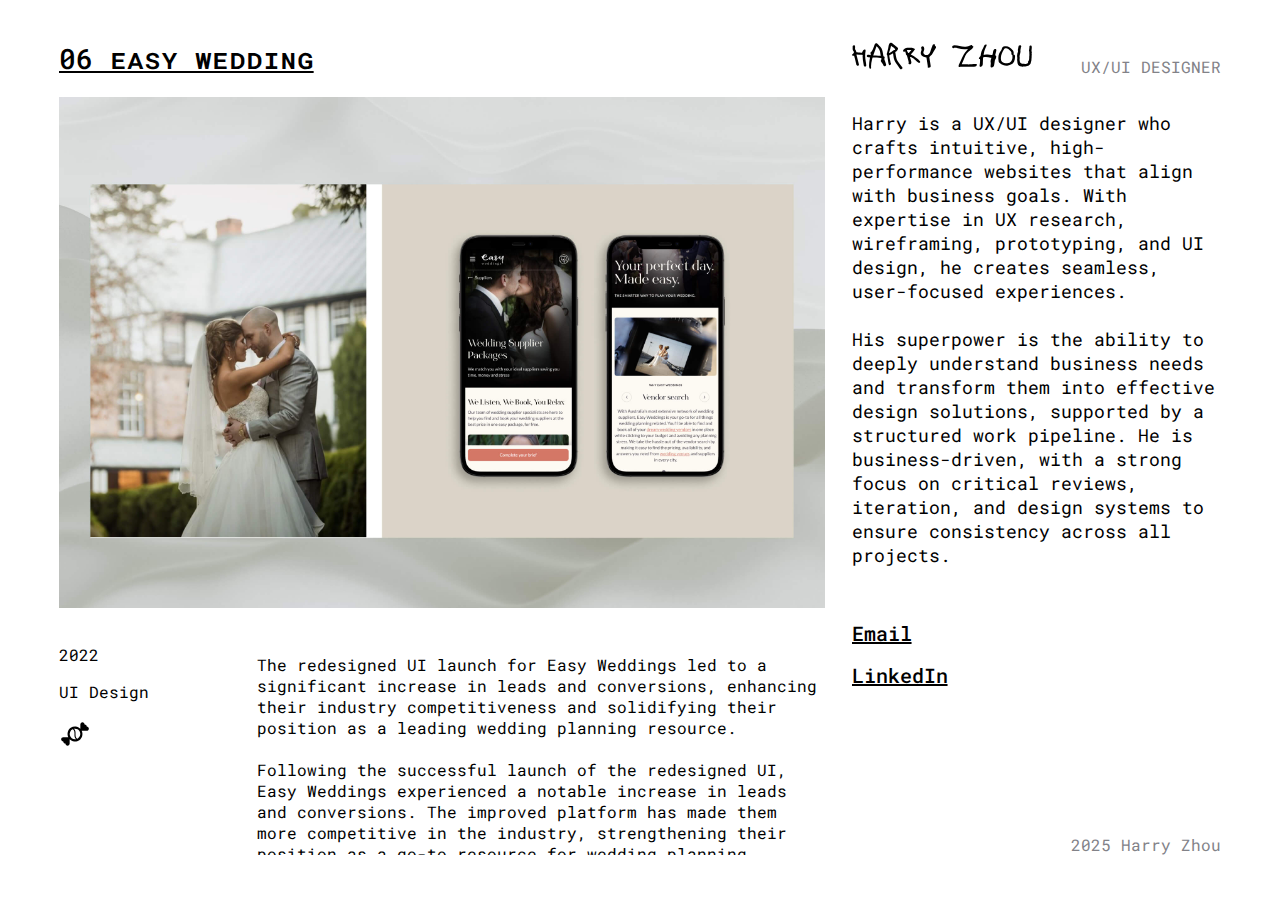
==== Projects/ew.html @ 7396358d "Add files via upload" ====
<!DOCTYPE html>
<html lang="en">
    <head>
    <meta charset="UTF-8">
    <meta name="viewport" content="width=device-width, initial-scale=1.0">
    <title>Harry Zhou</title>
    <link rel="icon" type="image/jpeg" href="../Image/favicons/favicon_regular.jpg">
    <link rel="icon" type="image/jpeg" href="../Image/favicons/favicon_dark.jpg" media="(prefers-color-scheme: dark)">
    <link rel="stylesheet" href="/styles.css">
    <link href="https://fonts.googleapis.com/css2?family=Albert+Sans:ital,wght@0,100..900;1,100..900&family=Roboto+Mono:ital,wght@0,100..700;1,100..700&display=swap" rel="stylesheet">
    </head>
    <body>
    <div class="grid-container">
        <div class="left">
            <div class="project_detail">
                <div class="title_frame">
                    <p class="title">06 easy wedding</p>
                </div>
                <div class="large_project_image_container">
                    <img src="../Image/ew/ew-thumbnail.jpg" class="large_project_image fade-slide active" alt="Project Slide 1">
                    <img src="../Image/ew/ew-01.jpg" class="large_project_image fade-slide" alt="Project Slide 2">
                </div>
                <div class="detail_text_icon">
                    <div class="project_icon">
                        <p>2022</p>
                        <p>UI Design</p>
                        <img src="../Image/icons/confectionery.svg" width="32" height="32" alt="icon_uni">
                    </div>
                    <div class="brief_frame">
                        <p class="brief">The redesigned UI launch for Easy Weddings led to a significant increase in leads and conversions, enhancing their industry competitiveness and solidifying their position as a leading wedding planning resource. <br><br> Following the successful launch of the redesigned UI, Easy Weddings experienced a notable increase in leads and conversions. The improved platform has made them more competitive in the industry, strengthening their position as a go-to resource for wedding planning.</p>
                    </div>
                </div>
                <div class="gallery">
                    <img src="../Image/ew/ew-01.jpg" class="gallery-image" alt="Gallery Image 1">
                    <img src="../Image/ew/ew-02.jpg" class="gallery-image" alt="Gallery Image 2">
                </div>
                <div class="cta">
                    <a href="../index.html" class="button">INDEX</a>
                    <a href="hello.html" class="button">NEXT <img src="../Image/icons/arrow.svg" alt="next arrow" width="16" height="16"></a>
                </div>
            </div>
        </div>
        <div class="right">
            <div class="right_wrapper"> 
                <div class="name_title">
                    <a href="../index.html">
                        <img src="../Image/name_logo/h.svg" width="180" height="32" alt="name_logo">
                    </a>
                    <p style="color: #828288;">UX/UI DESIGNER</p>
                </div>
                <p class="text_intro">
                    Harry is a UX/UI designer who crafts intuitive, high-performance websites that align with business goals. With expertise in UX research, wireframing, prototyping, and UI design, he creates seamless, user-focused experiences. <br><br> His superpower is the ability to deeply understand business needs and transform them into effective design solutions, supported by a structured work pipeline. He is business-driven, with a strong focus on critical reviews, iteration, and design systems to ensure consistency across all projects.
                </p>
                <div class="button_group">
                    <a href="javascript:void(0);" class="button" id="emailButton">Email</a>
                    <p id="emailAddress" style="display: none; color: #828282; font-size: 22px;">h4zhou@gmail.com</p>
                    <a href="https://www.linkedin.com/in/h4rryzhou" target="_blank" rel="noopener noreferrer" class="button">LinkedIn</a>
                </div>
            </div>
            <footer>
                <p>2025 Harry Zhou</p>
            </footer>
        </div>
    </div>

    <script>
        document.getElementById('emailButton').addEventListener('click', function() {
            var emailElement = document.getElementById('emailAddress');
            emailElement.style.display = (emailElement.style.display === 'none') ? 'block' : 'none';
        });

        const slides = document.querySelectorAll('.fade-slide');
        let current = 0;
        setInterval(() => {
            slides[current].classList.remove('active');
            current = (current + 1) % slides.length;
            slides[current].classList.add('active');
        }, 4000);
    </script>
    </body>
</html>
---- styles.css ----
body {
  display: flex;
  flex-direction: column;
  margin:40px 0px;
  font-family: "Roboto Mono", monospace;
  font-weight: 400;
  overflow: hidden;
}

.grid-container {
  display: grid;
  grid-template-columns: 24pt repeat(12, 1fr) 24pt;
  gap: 20pt;
  height: calc(100vh - 85.5px);
  overflow: hidden;
}

.left {
  grid-column: 2 / span 8;
  overflow-y: auto;
  -webkit-overflow-scrolling: touch;
  scroll-behavior: smooth;
}

.left::-webkit-scrollbar {
  display: none;
}

.right {
  grid-column: 10 / span 4;
  background: white;
  padding: 0px;
  overflow: hidden;
  display:flex;
  flex-direction: column;
  justify-content: space-between;
  height: 100%;
}

.name_title {
  display:flex;
  justify-content: space-between;
  width:100%
 }

.text_intro {
  font-size:18px;
  font-weight: 400;
}

.button_group {
  display:flex;
  flex-direction: column;
  gap:16px;
  margin-top:40pt;
}

.button {
  color: black;
  font-weight: 500;
  font-size: 20px;
}

footer {
  display: flex;
  justify-content:flex-end;  
  background-color: #fff;
  width: 100%;
}

footer p {
  text-align: end;
  margin: 0;
  color:#828288
}

.cta {
  display: flex;
  justify-content: start;
  gap:24pt;
  border-top: 1px solid #D9D9D9;
  padding-top: 18pt;
}

.preview_card {
  display: grid;
  grid-template-columns: repeat(8, 1fr);
  gap: 20pt;
  margin-bottom: 40pt;
  border-bottom: 1px solid #D9D9D9;
  padding-bottom: 18pt;
}

.thumbnail {
  grid-column: span 3;
  aspect-ratio: 16/9;
  width: 100%;
  object-fit: cover;
}

.text_middle {
  grid-column: span 3;
  height: 100%;
}

.text_icon_right {
  grid-column: span 2;
}

.project_detail {
  display:flex;
  flex-direction: column;
  gap:20px;
}

.detail_text_icon {
  display: grid;
  grid-template-columns: repeat(8, 1fr);
  gap: 20pt;
}

.project_icon {
  grid-column: span 2;
}

.brief_frame {
  grid-column: span 6;
}

.large_project_image {
  opacity: 0;
  position: absolute;
  top: 0;
  left: 0;
  transition: opacity 0.5s ease-in;
  width: 100%;
  height: auto;
  object-fit: contain;
}

.large_project_image_container {
  position: relative;
  width: 100%;
  aspect-ratio: 3 / 2;
  overflow: hidden;
}

.fade-slide {
  position: absolute;
  top: 0;
  left: 0;
  width: 100%;
  height: auto;
  opacity: 0;
  transform: translate(30%, -30%);
  transition: transform 1s ease, opacity 1s ease;
}

.fade-slide.active {
  opacity: 1;
  transform: translate(0, 0);
  z-index: 1;
}

@keyframes slideInFromTopRight {
  0% {
    opacity: 0;
    transform: translate(100%, -100%);
  }
  100% {
    opacity: 1;
    transform: translate(0, 0);
  }
}

.title_frame {
  width: 100%;
}

.title {
  color: #000;
  font-family: "Roboto Mono";
  font-size: 28px;
  font-weight: 500;
  line-height: normal;
  font-variant: small-caps;
  text-decoration: underline;
  margin:0;
}

.brief {
  margin-top:20pt;
  margin-bottom: 20pt;
}

.gallery {
  display:grid;
  grid-template-columns: repeat(6, 1fr);
  gap:20pt;
  margin-top: 20pt;
  margin-bottom: 20pt;
}

.gallery-image {
  grid-column: span 3;
  width: 100%;
  height: auto;
  object-fit: cover;
}

@media (max-width: 992px) {

  body {
    overflow-y: auto;
    margin-left: 16px;
    margin-right: 16px;
  }

  .grid-container {
    display: flex;
    flex-direction: column;
    overflow-y: auto;
    height: auto;
  }
    
  .right {
    order: -1;
    grid-column: auto;
    width: 100%;
    height: auto;
    overflow: visible;
  }

  .left {
    grid-column: auto;
    width: 100%;
    overflow: visible;
  }

  footer {
    display: flex;
    justify-content:center;  
    background-color: #fff;
    width: 100%;
    margin-top: 60px;
    margin-bottom: 60px;
  }
  
  footer p {
    text-align: start;
    margin: 0;
    color:#828288
  }

  .preview_card {
    display: flex;
    flex-direction: column;
    gap:16px;
  }

  .gallery {
    display:flex;
    flex-direction: column;
    gap:10pt;
    margin-top: 30pt;
    margin-bottom: 30pt;
  }
}
@media (max-width: 1400px) {

  .thumbnail {
    grid-column: span 3;
    aspect-ratio: 2/3;
    width: 100%;
    object-fit: cover;
  }

}
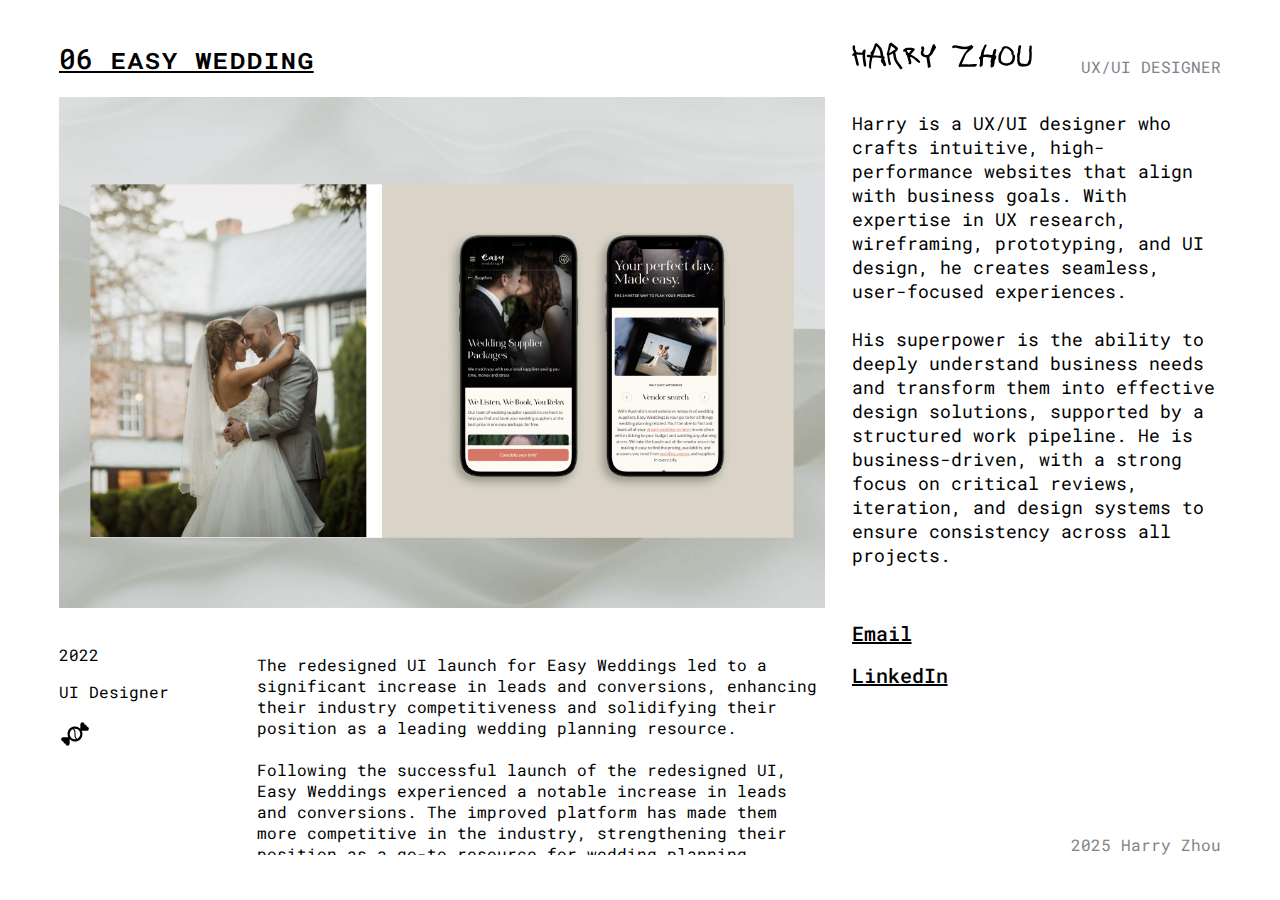
==== commit 496a4fec: "Update ew.html" ====
--- a/Projects/ew.html
+++ b/Projects/ew.html
@@ -23,7 +23,7 @@
                 <div class="detail_text_icon">
                     <div class="project_icon">
                         <p>2022</p>
-                        <p>UI Design</p>
+                        <p>UI Designer</p>
                         <img src="../Image/icons/confectionery.svg" width="32" height="32" alt="icon_uni">
                     </div>
                     <div class="brief_frame">
@@ -78,4 +78,4 @@
         }, 4000);
     </script>
     </body>
-</html>+</html>
